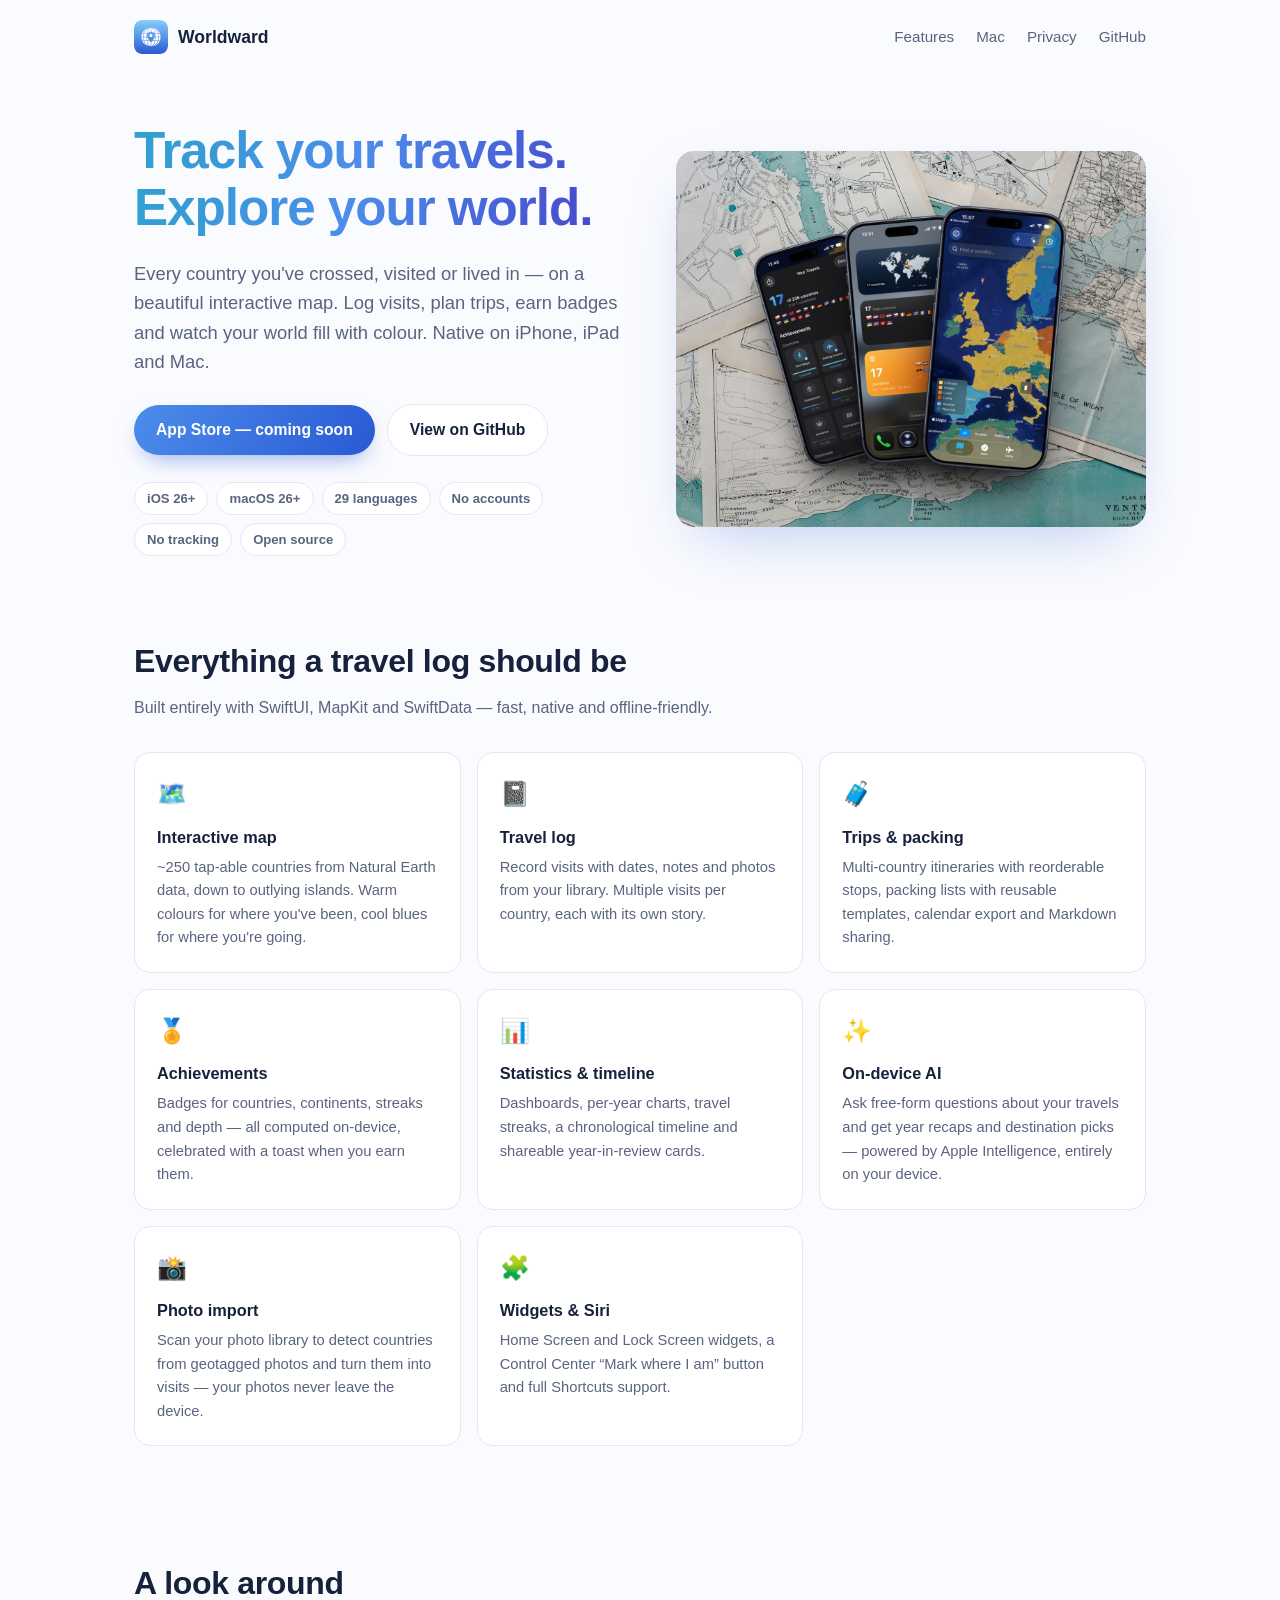
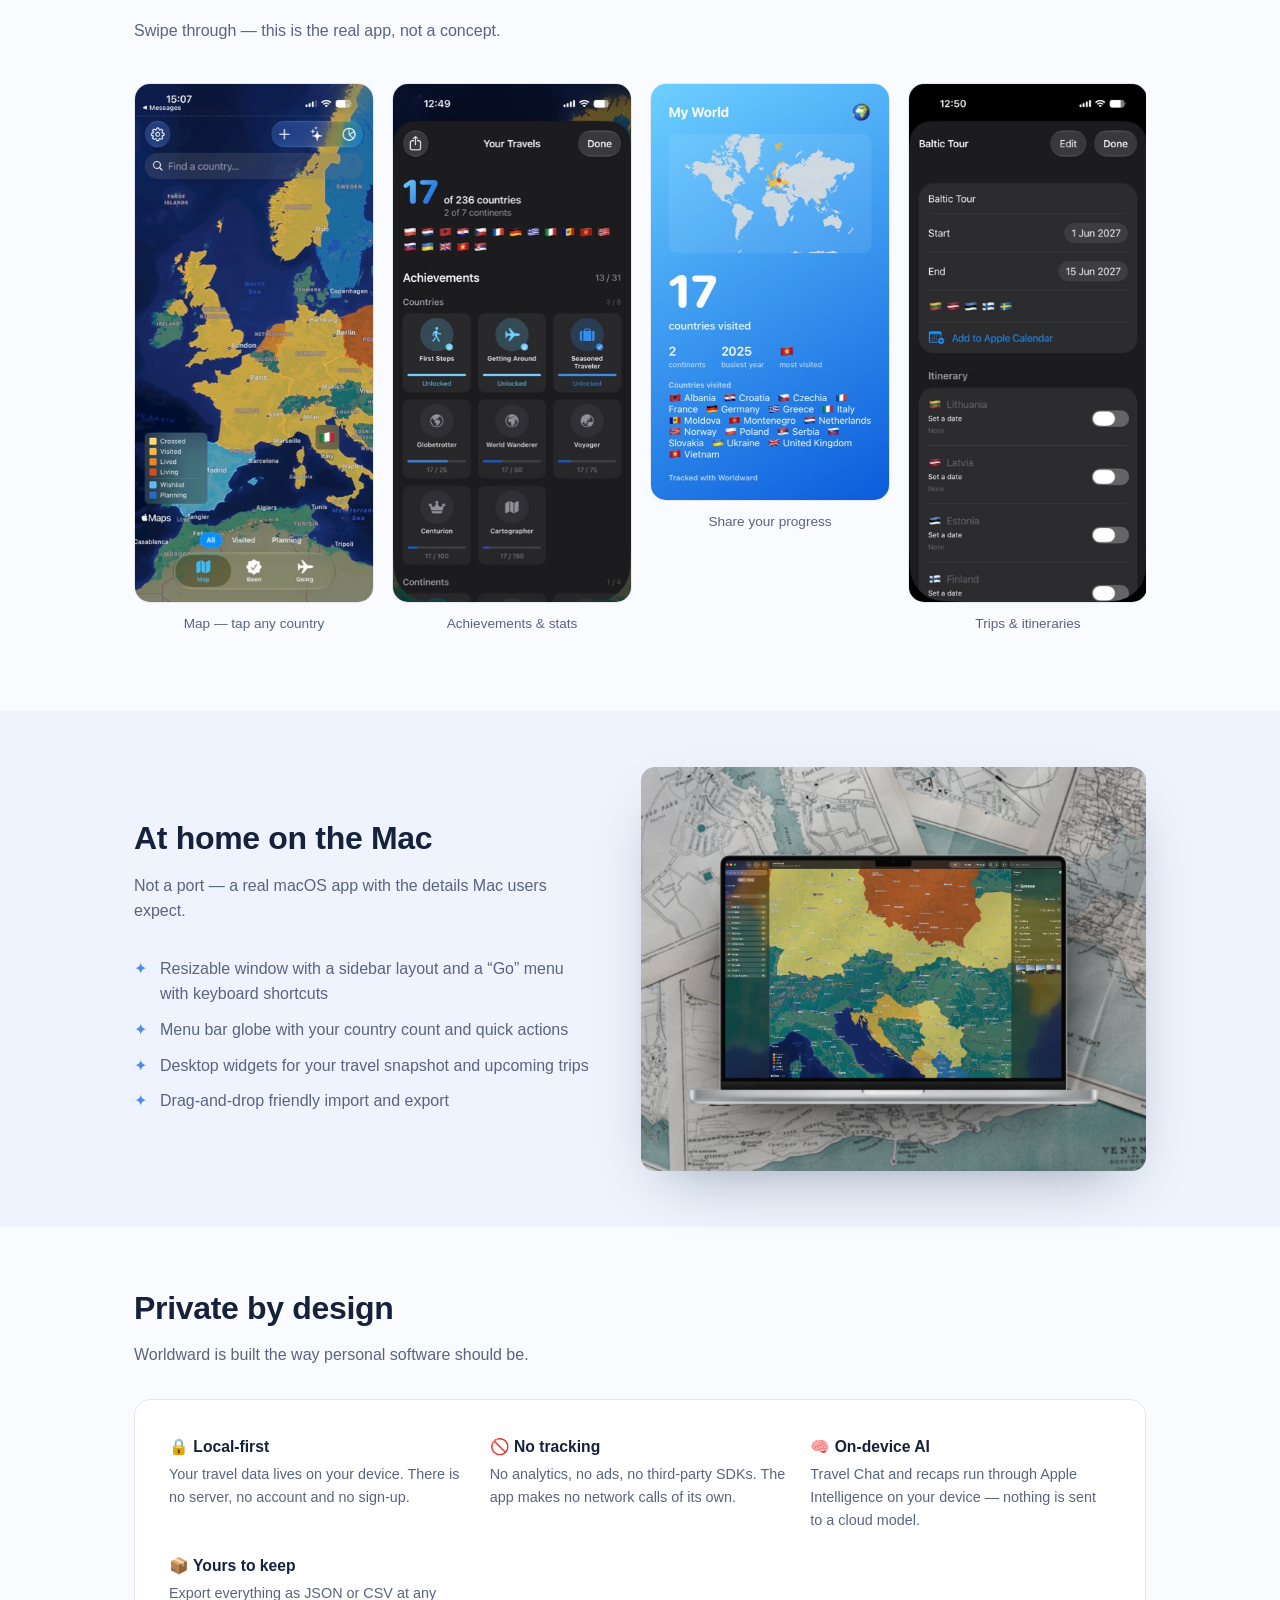
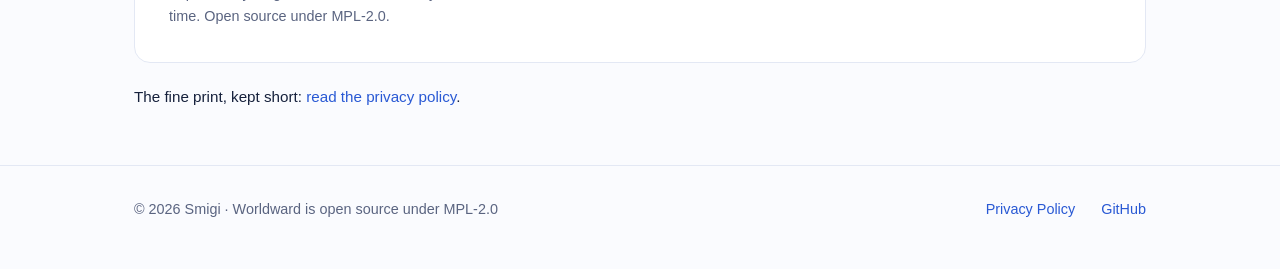
==== website/index.html @ 6b6e9757 "static webpage of the app for privacy policy url" ====
<!DOCTYPE html>
<html lang="en">
<head>
  <meta charset="utf-8">
  <meta name="viewport" content="width=device-width, initial-scale=1">
  <title>Worldward — Track your travels. Explore your world.</title>
  <meta name="description" content="Worldward is a native iOS and macOS app that visualises every country you've visited on an interactive world map. Local-first, no tracking, open source.">
  <meta property="og:title" content="Worldward">
  <meta property="og:description" content="Track your travels. Explore your world. A native, privacy-first travel tracker for iPhone, iPad and Mac.">
  <meta property="og:image" content="https://worldward.smigi.net/assets/ios-mockup.jpg">
  <meta property="og:url" content="https://worldward.smigi.net">
  <link rel="icon" href="assets/icon.svg" type="image/svg+xml">
  <link rel="stylesheet" href="style.css">
</head>
<body>

<header>
  <div class="wrap">
    <a class="logo" href="/">
      <img src="assets/icon.svg" alt="" width="34" height="34">
      Worldward
    </a>
    <nav>
      <a href="#features">Features</a>
      <a href="#mac">Mac</a>
      <a href="/privacy/">Privacy</a>
      <a href="https://github.com/lakafior/Worldward">GitHub</a>
    </nav>
  </div>
</header>

<section class="hero">
  <div class="wrap">
    <div>
      <h1>Track your travels.<br>Explore your world.</h1>
      <p class="lead">
        Every country you've crossed, visited or lived in — on a beautiful
        interactive map. Log visits, plan trips, earn badges and watch your
        world fill with colour. Native on iPhone, iPad and Mac.
      </p>
      <div class="cta">
        <!-- TODO: replace with the real App Store link once the app is live. -->
        <span class="button primary">App Store — coming soon</span>
        <a class="button ghost" href="https://github.com/lakafior/Worldward">View on GitHub</a>
      </div>
      <div class="badges">
        <span class="badge">iOS 26+</span>
        <span class="badge">macOS 26+</span>
        <span class="badge">29 languages</span>
        <span class="badge">No accounts</span>
        <span class="badge">No tracking</span>
        <span class="badge">Open source</span>
      </div>
    </div>
    <img src="assets/ios-mockup.jpg" alt="Worldward on iPhone showing the interactive world map" width="1350" height="1080">
  </div>
</section>

<section id="features">
  <div class="wrap">
    <h2>Everything a travel log should be</h2>
    <p class="sub">Built entirely with SwiftUI, MapKit and SwiftData — fast, native and offline-friendly.</p>
    <div class="grid">
      <div class="card">
        <span class="glyph">🗺️</span>
        <h3>Interactive map</h3>
        <p>~250 tap-able countries from Natural Earth data, down to outlying islands. Warm colours for where you've been, cool blues for where you're going.</p>
      </div>
      <div class="card">
        <span class="glyph">📓</span>
        <h3>Travel log</h3>
        <p>Record visits with dates, notes and photos from your library. Multiple visits per country, each with its own story.</p>
      </div>
      <div class="card">
        <span class="glyph">🧳</span>
        <h3>Trips &amp; packing</h3>
        <p>Multi-country itineraries with reorderable stops, packing lists with reusable templates, calendar export and Markdown sharing.</p>
      </div>
      <div class="card">
        <span class="glyph">🏅</span>
        <h3>Achievements</h3>
        <p>Badges for countries, continents, streaks and depth — all computed on-device, celebrated with a toast when you earn them.</p>
      </div>
      <div class="card">
        <span class="glyph">📊</span>
        <h3>Statistics &amp; timeline</h3>
        <p>Dashboards, per-year charts, travel streaks, a chronological timeline and shareable year-in-review cards.</p>
      </div>
      <div class="card">
        <span class="glyph">✨</span>
        <h3>On-device AI</h3>
        <p>Ask free-form questions about your travels and get year recaps and destination picks — powered by Apple Intelligence, entirely on your device.</p>
      </div>
      <div class="card">
        <span class="glyph">📸</span>
        <h3>Photo import</h3>
        <p>Scan your photo library to detect countries from geotagged photos and turn them into visits — your photos never leave the device.</p>
      </div>
      <div class="card">
        <span class="glyph">🧩</span>
        <h3>Widgets &amp; Siri</h3>
        <p>Home Screen and Lock Screen widgets, a Control Center “Mark where I am” button and full Shortcuts support.</p>
      </div>
    </div>
  </div>
</section>

<section>
  <div class="wrap">
    <h2>A look around</h2>
    <p class="sub">Swipe through — this is the real app, not a concept.</p>
    <div class="shots">
      <figure>
        <img src="assets/shot-1.jpg" alt="Interactive world map with visited countries highlighted" loading="lazy" width="720" height="1565">
        <figcaption>Map — tap any country</figcaption>
      </figure>
      <figure>
        <img src="assets/shot-4.jpg" alt="Achievements grid with earned badges" loading="lazy" width="720" height="1565">
        <figcaption>Achievements &amp; stats</figcaption>
      </figure>
      <figure>
        <img src="assets/shot-5.jpg" alt="Customisable share card with travel statistics" loading="lazy" width="720" height="1565">
        <figcaption>Share your progress</figcaption>
      </figure>
      <figure>
        <img src="assets/shot-7.jpg" alt="Trip details with itinerary and packing list" loading="lazy" width="720" height="1565">
        <figcaption>Trips &amp; itineraries</figcaption>
      </figure>
      <figure>
        <img src="assets/shot-8.jpg" alt="Going tab with wishlist and suggestions" loading="lazy" width="720" height="1565">
        <figcaption>Wishlist &amp; plans</figcaption>
      </figure>
      <figure>
        <img src="assets/shot-9.jpg" alt="Home Screen widgets showing travel stats and tinted map" loading="lazy" width="720" height="1565">
        <figcaption>Widgets &amp; controls</figcaption>
      </figure>
    </div>
  </div>
</section>

<section class="mac" id="mac">
  <div class="wrap">
    <div>
      <h2>At home on the Mac</h2>
      <p class="sub">Not a port — a real macOS app with the details Mac users expect.</p>
      <ul>
        <li>Resizable window with a sidebar layout and a “Go” menu with keyboard shortcuts</li>
        <li>Menu bar globe with your country count and quick actions</li>
        <li>Desktop widgets for your travel snapshot and upcoming trips</li>
        <li>Drag-and-drop friendly import and export</li>
      </ul>
    </div>
    <img src="assets/macos-mockup.jpg" alt="Worldward running on macOS" loading="lazy" width="1350" height="1080">
  </div>
</section>

<section class="privacy-band" id="privacy">
  <div class="wrap">
    <h2>Private by design</h2>
    <p class="sub">Worldward is built the way personal software should be.</p>
    <div class="card">
      <div class="point">
        <h3>🔒 Local-first</h3>
        <p>Your travel data lives on your device. There is no server, no account and no sign-up.</p>
      </div>
      <div class="point">
        <h3>🚫 No tracking</h3>
        <p>No analytics, no ads, no third-party SDKs. The app makes no network calls of its own.</p>
      </div>
      <div class="point">
        <h3>🧠 On-device AI</h3>
        <p>Travel Chat and recaps run through Apple Intelligence on your device — nothing is sent to a cloud model.</p>
      </div>
      <div class="point">
        <h3>📦 Yours to keep</h3>
        <p>Export everything as JSON or CSV at any time. Open source under MPL-2.0.</p>
      </div>
    </div>
    <p class="more">The fine print, kept short: <a href="/privacy/">read the privacy policy</a>.</p>
  </div>
</section>

<footer>
  <div class="wrap">
    <span class="copyright">© 2026 Smigi · Worldward is open source under MPL-2.0</span>
    <a href="/privacy/">Privacy Policy</a>
    <a href="https://github.com/lakafior/Worldward">GitHub</a>
  </div>
</footer>

</body>
</html>
---- website/style.css ----
/* Worldward website — shared styles. No frameworks, no JS. */

:root {
  --sky: #85cefa;
  --azure: #4c8dea;
  --royal: #2959d4;
  --indigo: #453fc6;
  --teal: #2fa1cd;
  --sun: #ffde66;

  --bg: #fafbfe;
  --fg: #16213c;
  --muted: #5a6480;
  --card: #ffffff;
  --line: #e3e8f4;
  --tint: #eef3fd;

  color-scheme: light dark;
}

@media (prefers-color-scheme: dark) {
  :root {
    --bg: #0c1120;
    --fg: #e8ecf8;
    --muted: #9aa5c4;
    --card: #141b30;
    --line: #232c4a;
    --tint: #141d38;
  }
}

* { margin: 0; padding: 0; box-sizing: border-box; }

html { scroll-behavior: smooth; }

body {
  font-family: -apple-system, BlinkMacSystemFont, "SF Pro Text", "Segoe UI",
    Roboto, Helvetica, Arial, sans-serif;
  background: var(--bg);
  color: var(--fg);
  line-height: 1.6;
  -webkit-font-smoothing: antialiased;
}

.wrap { max-width: 1060px; margin: 0 auto; padding: 0 24px; }

a { color: var(--royal); text-decoration: none; }
a:hover { text-decoration: underline; }
@media (prefers-color-scheme: dark) {
  a { color: var(--sky); }
}

/* ---------- Header ---------- */

header {
  padding: 20px 0;
}

header .wrap {
  display: flex;
  align-items: center;
  gap: 12px;
}

.logo {
  display: flex;
  align-items: center;
  gap: 10px;
  font-weight: 700;
  font-size: 1.1rem;
  color: var(--fg);
}
.logo:hover { text-decoration: none; }
.logo img { width: 34px; height: 34px; border-radius: 8px; }

nav {
  margin-left: auto;
  display: flex;
  gap: 22px;
  font-size: 0.95rem;
}
nav a { color: var(--muted); }
nav a:hover { color: var(--fg); text-decoration: none; }

/* ---------- Hero ---------- */

.hero {
  padding: 48px 0 24px;
}

.hero .wrap {
  display: grid;
  grid-template-columns: 1.05fr 1fr;
  gap: 48px;
  align-items: center;
}

.hero h1 {
  font-size: clamp(2.1rem, 5vw, 3.2rem);
  line-height: 1.12;
  letter-spacing: -0.02em;
  background: linear-gradient(100deg, var(--teal), var(--azure) 45%, var(--indigo));
  -webkit-background-clip: text;
  background-clip: text;
  color: transparent;
  padding-bottom: 4px;
}

.hero p.lead {
  margin-top: 18px;
  font-size: 1.15rem;
  color: var(--muted);
  max-width: 34em;
}

.hero img {
  width: 100%;
  height: auto;
  border-radius: 18px;
  box-shadow: 0 24px 60px -24px rgba(41, 89, 212, 0.35);
}

.cta {
  margin-top: 28px;
  display: flex;
  flex-wrap: wrap;
  gap: 12px;
  align-items: center;
}

.button {
  display: inline-flex;
  align-items: center;
  gap: 8px;
  padding: 12px 22px;
  border-radius: 999px;
  font-weight: 600;
  font-size: 0.98rem;
}
.button:hover { text-decoration: none; }

.button.primary {
  background: linear-gradient(120deg, var(--azure), var(--royal));
  color: #fff;
  box-shadow: 0 10px 24px -10px rgba(41, 89, 212, 0.6);
}
.button.primary:hover { filter: brightness(1.07); }

.button.ghost {
  border: 1px solid var(--line);
  color: var(--fg);
  background: var(--card);
}
.button.ghost:hover { border-color: var(--azure); }

.hint { font-size: 0.85rem; color: var(--muted); width: 100%; }

.badges {
  margin-top: 26px;
  display: flex;
  flex-wrap: wrap;
  gap: 8px;
}

.badge {
  font-size: 0.82rem;
  font-weight: 600;
  color: var(--muted);
  border: 1px solid var(--line);
  background: var(--card);
  border-radius: 999px;
  padding: 5px 12px;
}

/* ---------- Sections ---------- */

section { padding: 56px 0; }

section h2 {
  font-size: clamp(1.5rem, 3vw, 2rem);
  letter-spacing: -0.01em;
  margin-bottom: 8px;
}

section p.sub {
  color: var(--muted);
  max-width: 44em;
  margin-bottom: 32px;
}

/* Feature grid */

.grid {
  display: grid;
  grid-template-columns: repeat(auto-fit, minmax(250px, 1fr));
  gap: 16px;
}

.card {
  background: var(--card);
  border: 1px solid var(--line);
  border-radius: 16px;
  padding: 22px;
}

.card .glyph {
  font-size: 1.5rem;
  display: inline-block;
  margin-bottom: 10px;
}

.card h3 { font-size: 1.02rem; margin-bottom: 6px; }
.card p { font-size: 0.92rem; color: var(--muted); }

/* Screenshot strip */

.shots {
  display: flex;
  gap: 18px;
  overflow-x: auto;
  padding: 8px 4px 20px;
  scroll-snap-type: x mandatory;
  -webkit-overflow-scrolling: touch;
}

.shots figure {
  flex: 0 0 auto;
  width: 240px;
  scroll-snap-align: start;
}

.shots img {
  width: 100%;
  height: auto;
  border-radius: 16px;
  border: 1px solid var(--line);
  display: block;
}

.shots figcaption {
  margin-top: 10px;
  font-size: 0.85rem;
  color: var(--muted);
  text-align: center;
}

/* macOS band */

.mac { background: var(--tint); }

.mac .wrap {
  display: grid;
  grid-template-columns: 1fr 1.1fr;
  gap: 48px;
  align-items: center;
}

.mac img {
  width: 100%;
  height: auto;
  border-radius: 14px;
  box-shadow: 0 24px 60px -28px rgba(22, 33, 60, 0.45);
}

.mac ul { list-style: none; margin-top: 16px; }
.mac li {
  padding-left: 26px;
  position: relative;
  margin-bottom: 10px;
  color: var(--muted);
}
.mac li::before { content: "✦"; position: absolute; left: 0; color: var(--azure); }

/* Privacy band */

.privacy-band .card {
  padding: 34px;
  display: grid;
  grid-template-columns: repeat(auto-fit, minmax(230px, 1fr));
  gap: 20px;
}

.privacy-band .point h3 { font-size: 0.98rem; margin-bottom: 4px; }
.privacy-band .point p { font-size: 0.9rem; color: var(--muted); }
.privacy-band .more { margin-top: 22px; font-size: 0.95rem; }

/* ---------- Footer ---------- */

footer {
  border-top: 1px solid var(--line);
  padding: 32px 0 48px;
  font-size: 0.9rem;
  color: var(--muted);
}

footer .wrap {
  display: flex;
  flex-wrap: wrap;
  gap: 10px 26px;
  align-items: center;
}

footer .copyright { margin-right: auto; }

/* ---------- Privacy policy page ---------- */

.policy {
  max-width: 720px;
  margin: 0 auto;
  padding: 24px 24px 80px;
}

.policy h1 { font-size: 2rem; letter-spacing: -0.01em; margin: 24px 0 4px; }
.policy .date { color: var(--muted); margin-bottom: 32px; }
.policy h2 { font-size: 1.25rem; margin: 36px 0 10px; }
.policy p, .policy li { color: var(--fg); margin-bottom: 12px; }
.policy ul { padding-left: 22px; margin-bottom: 12px; }
.policy li { margin-bottom: 6px; }
.policy .tldr {
  background: var(--tint);
  border: 1px solid var(--line);
  border-radius: 14px;
  padding: 20px 24px;
  margin-bottom: 8px;
}
.policy .tldr p { margin: 0; }

/* ---------- Small screens ---------- */

@media (max-width: 760px) {
  .hero .wrap, .mac .wrap { grid-template-columns: 1fr; }
  .hero { padding-top: 24px; }
  .mac .wrap img { order: 2; }
  nav { gap: 14px; }
}
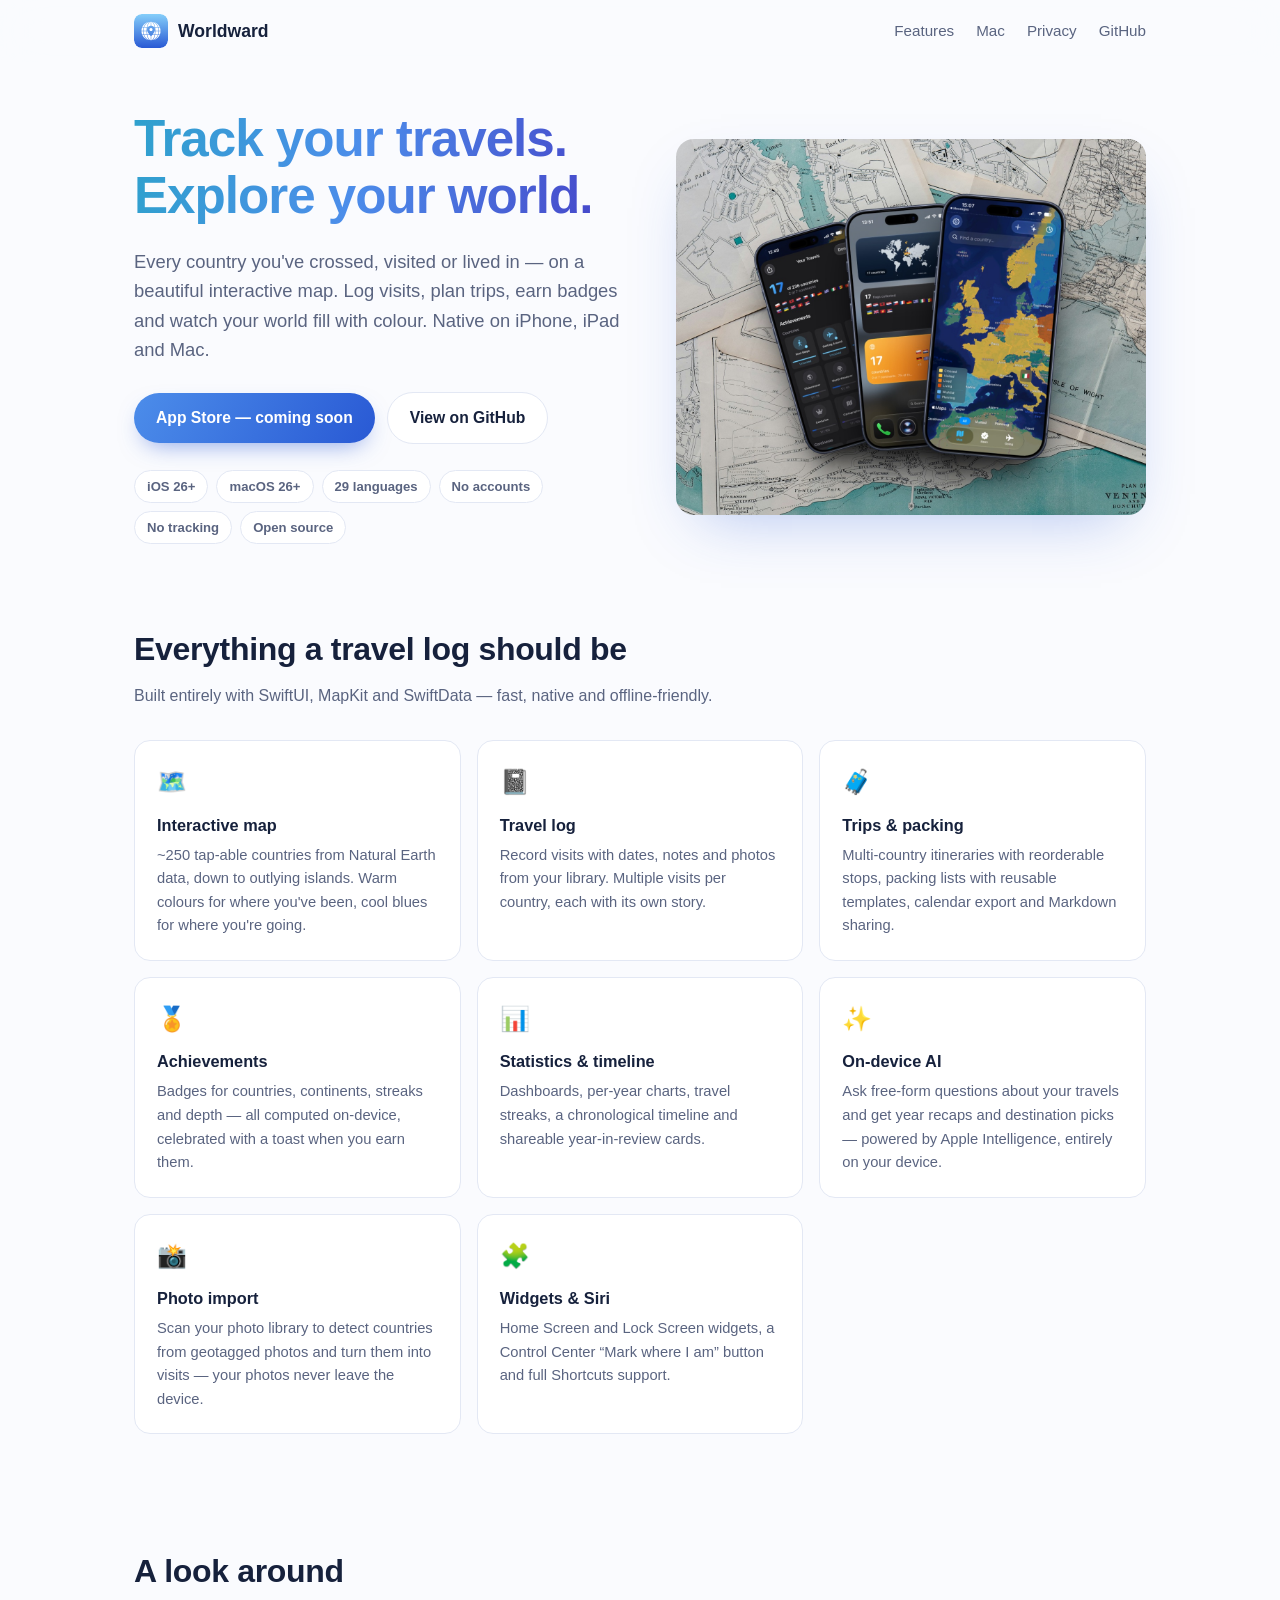
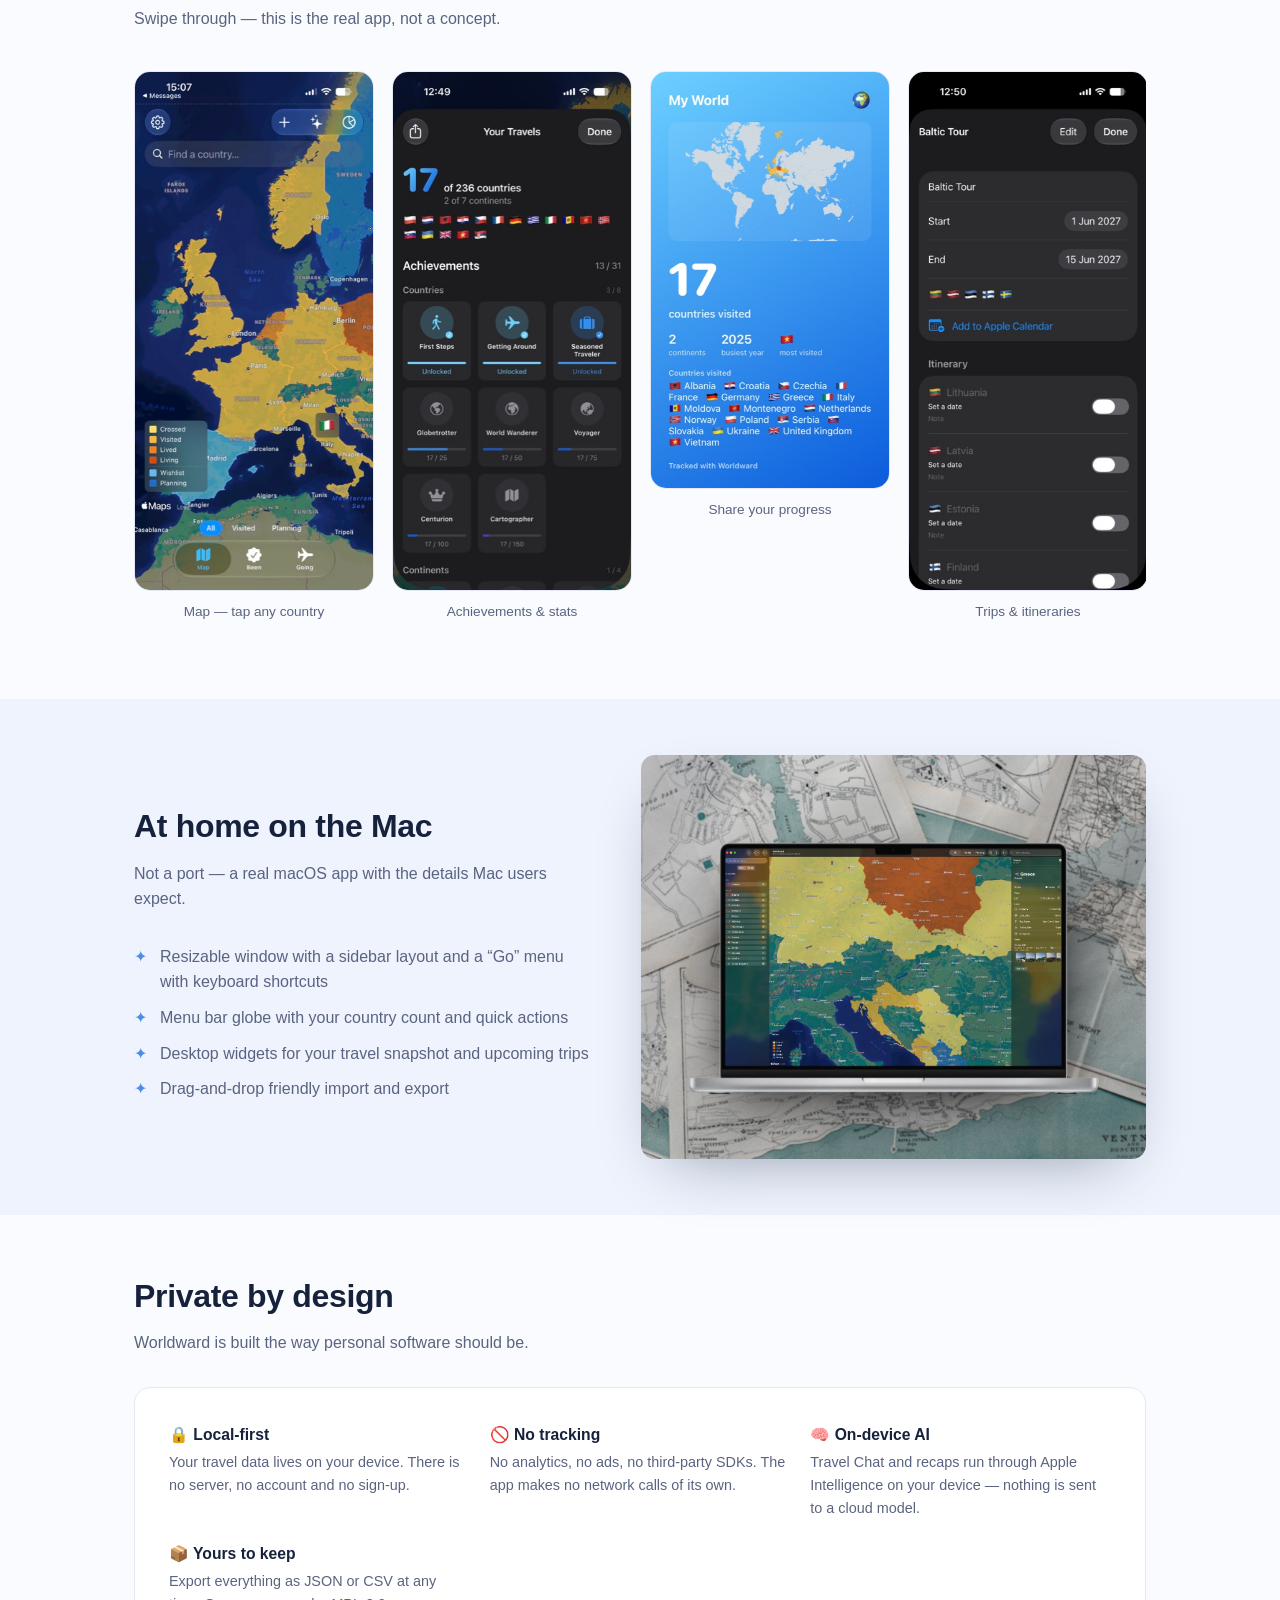
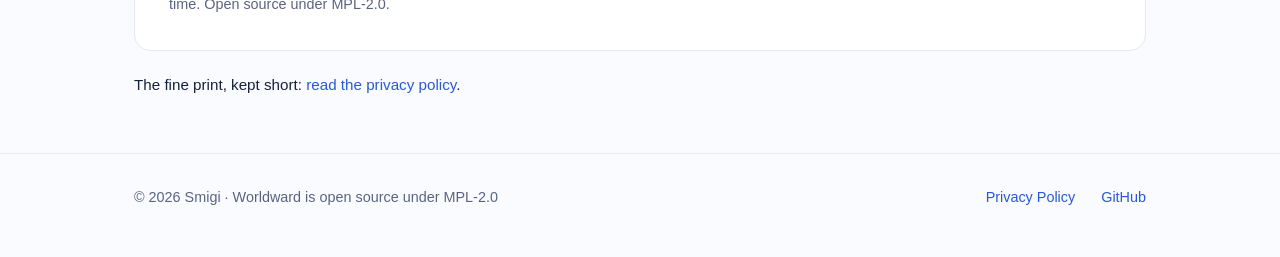
==== commit ebf35ba1: "changes with website" ====
--- a/website/index.html
+++ b/website/index.html
@@ -188,5 +188,18 @@
   </div>
 </footer>
 
+<!-- smigi.net window chrome: traffic lights + minimize-to-dock.
+     Loads from localhost during development, smigi.net in production. -->
+<script>
+  (function () {
+    var local = location.hostname === "localhost" || location.hostname === "127.0.0.1";
+    var s = document.createElement("script");
+    s.src = (local ? "" : "https://smigi.net") + "/os/chrome.js";
+    s.dataset.app = "worldward";
+    s.dataset.title = "WorldWard";
+    document.head.appendChild(s);
+  })();
+</script>
+
 </body>
 </html>
--- a/website/style.css
+++ b/website/style.css
@@ -53,8 +53,17 @@
 /* ---------- Header ---------- */
 
 header {
-  padding: 20px 0;
-}
+  padding: 14px 0;
+  position: sticky;
+  top: var(--mw-bar-h, 0px); /* clears the smigi.net titlebar when present */
+  z-index: 50;
+  background: color-mix(in srgb, var(--bg) 75%, transparent);
+  backdrop-filter: blur(20px) saturate(1.6);
+  -webkit-backdrop-filter: blur(20px) saturate(1.6);
+}
+
+/* In windowed mode the page scrolls inside the frame, so stick to its top */
+html.mw-windowed header { top: 0; }
 
 header .wrap {
   display: flex;
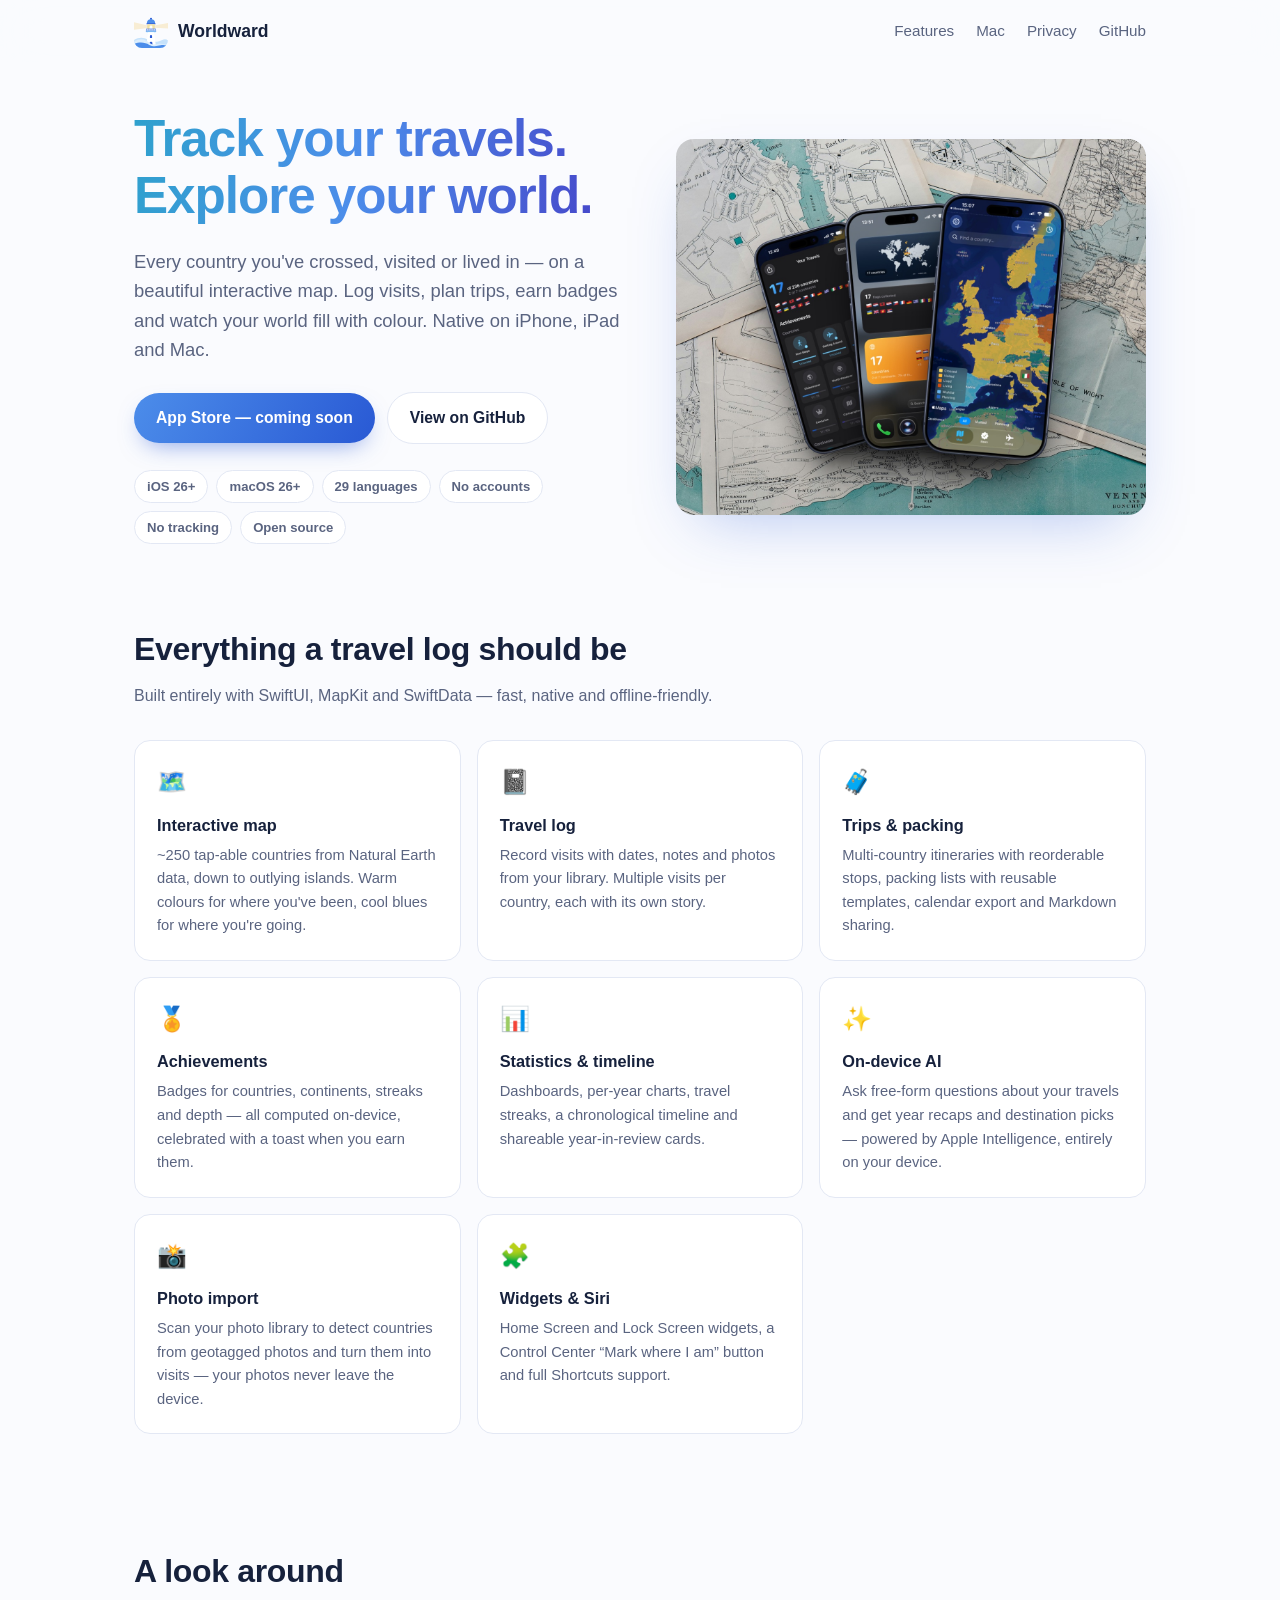
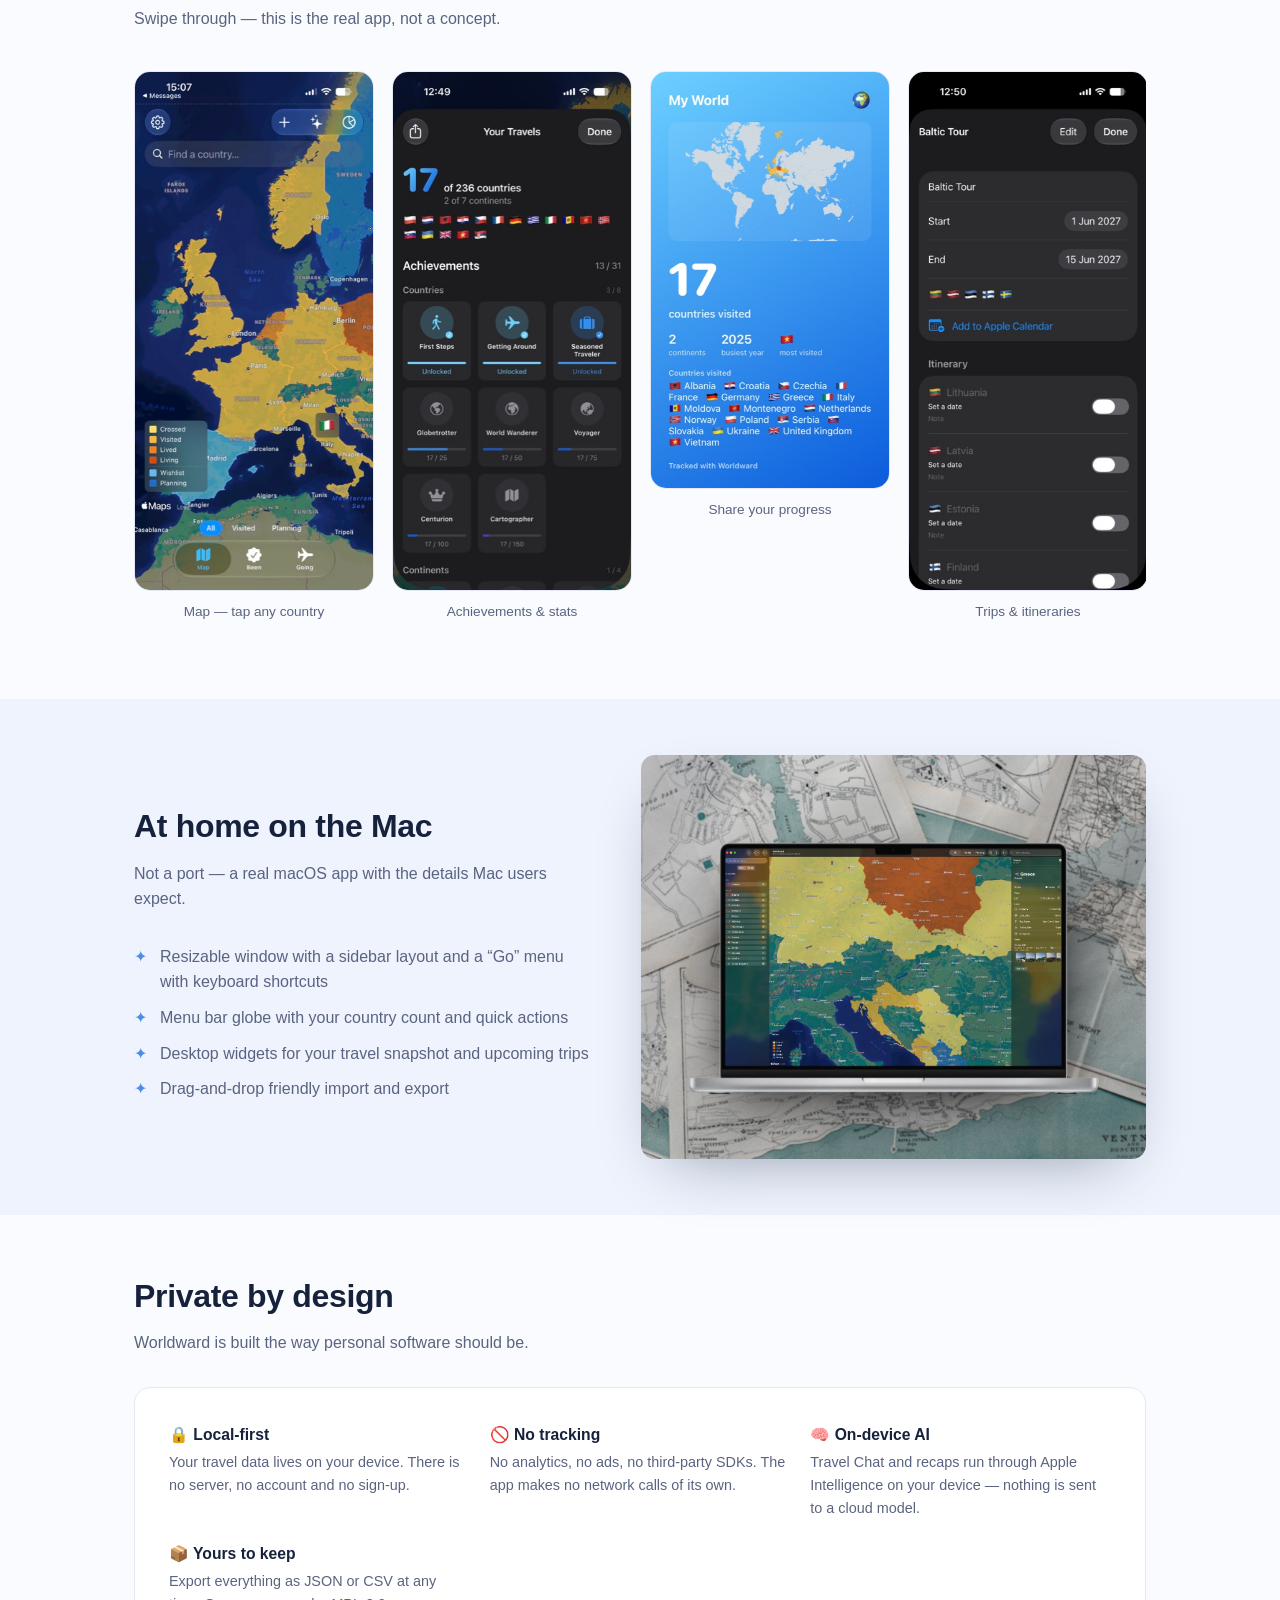
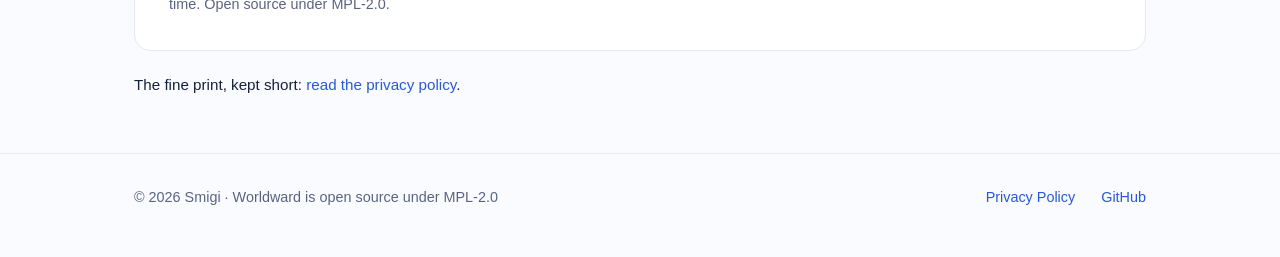
==== commit e2f9275b: "added missing MPL headers to files" ====
--- a/website/index.html
+++ b/website/index.html
@@ -1,5 +1,10 @@
 <!DOCTYPE html>
 <html lang="en">
+<!--
+  This Source Code Form is subject to the terms of the Mozilla Public License,
+  v. 2.0. If a copy of the MPL was not distributed with this file, You can
+  obtain one at https://mozilla.org/MPL/2.0/.
+-->
 <head>
   <meta charset="utf-8">
   <meta name="viewport" content="width=device-width, initial-scale=1">
--- a/website/style.css
+++ b/website/style.css
@@ -1,3 +1,7 @@
+/* This Source Code Form is subject to the terms of the Mozilla Public License,
+ * v. 2.0. If a copy of the MPL was not distributed with this file, You can
+ * obtain one at https://mozilla.org/MPL/2.0/. */
+
 /* Worldward website — shared styles. No frameworks, no JS. */
 
 :root {
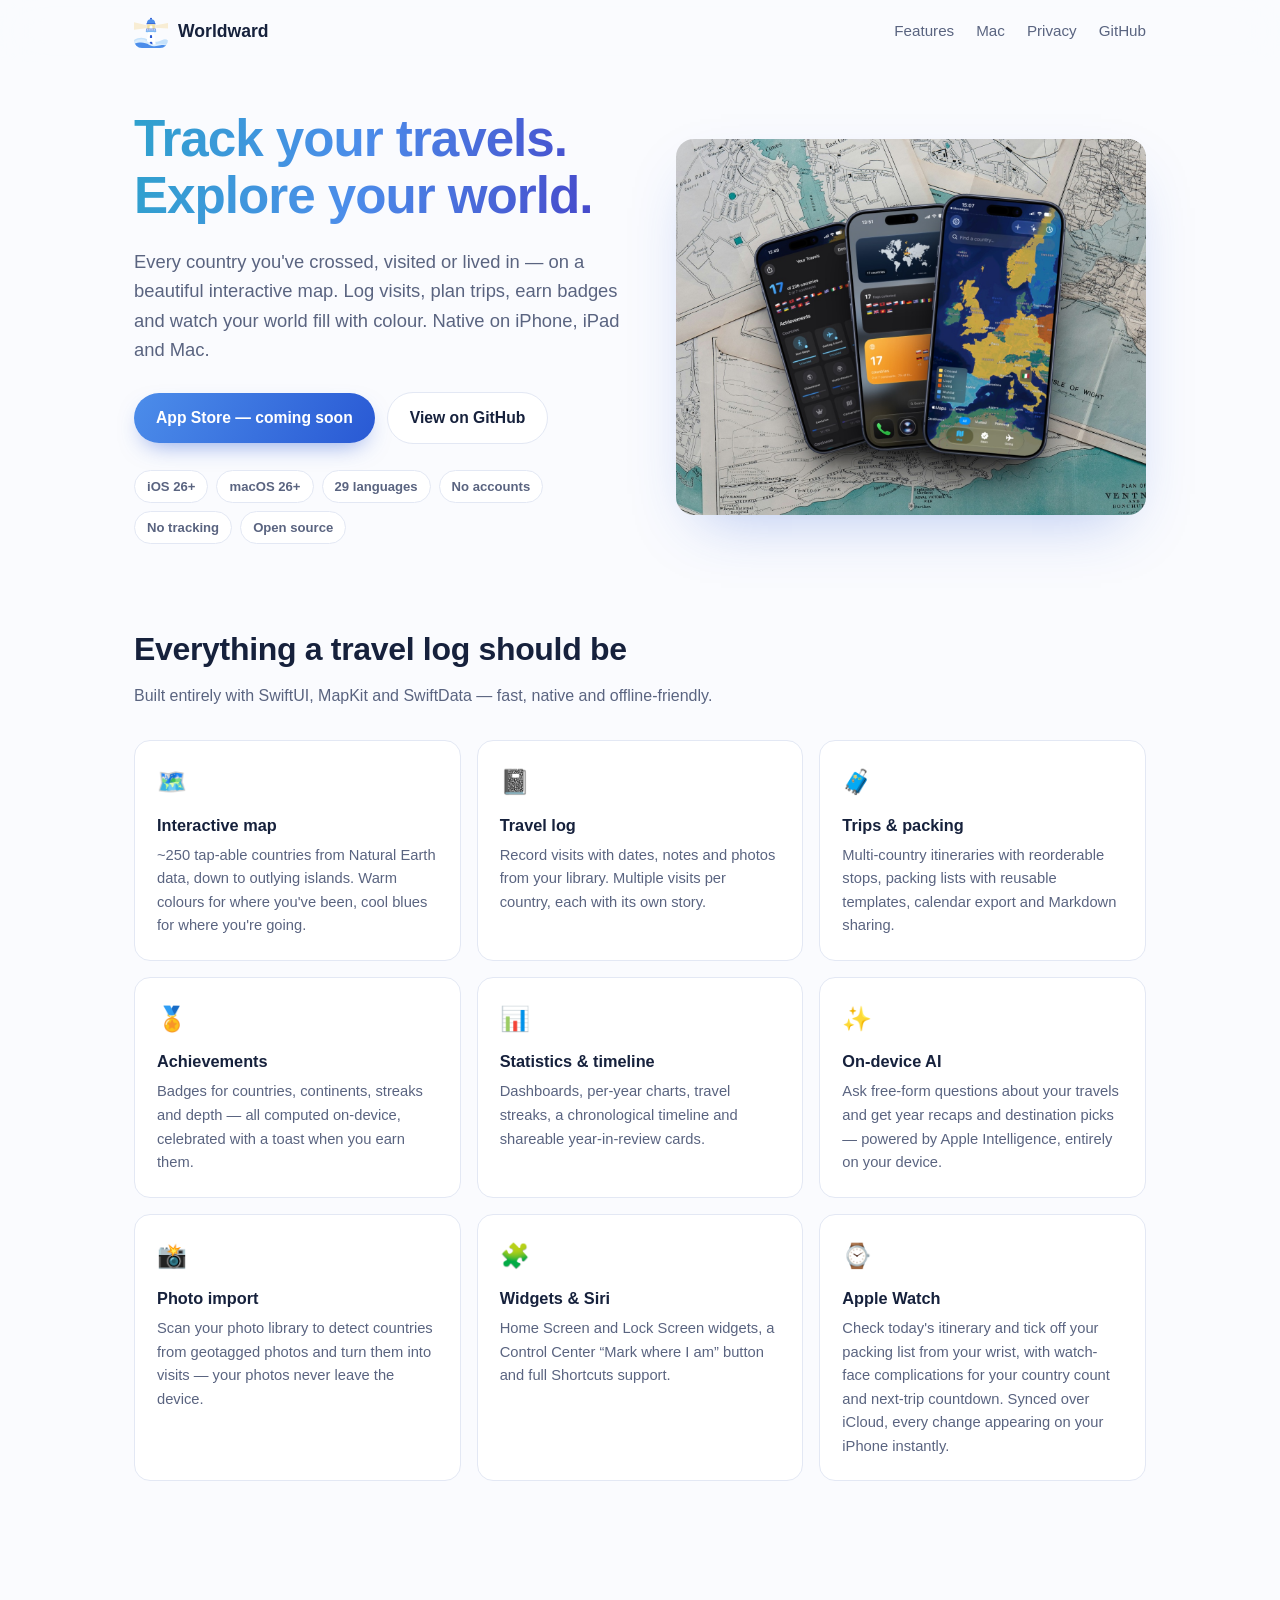
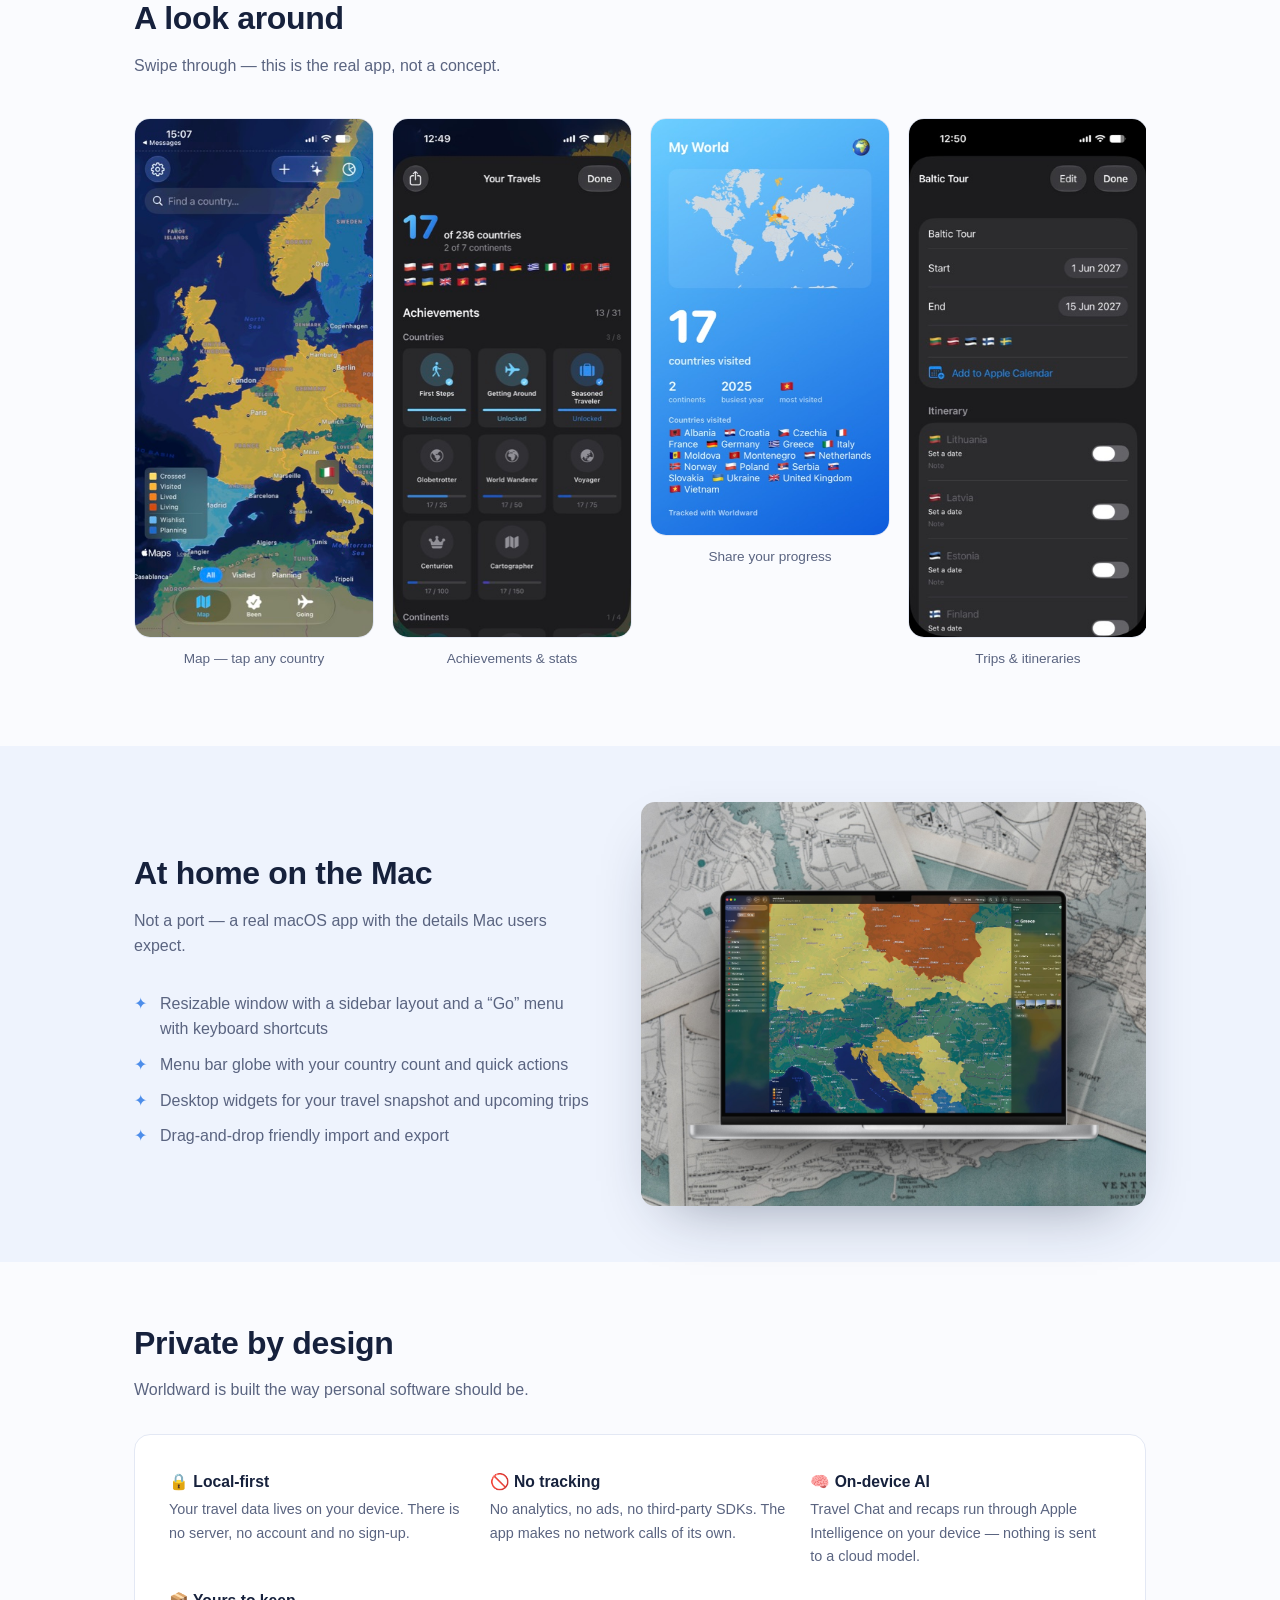
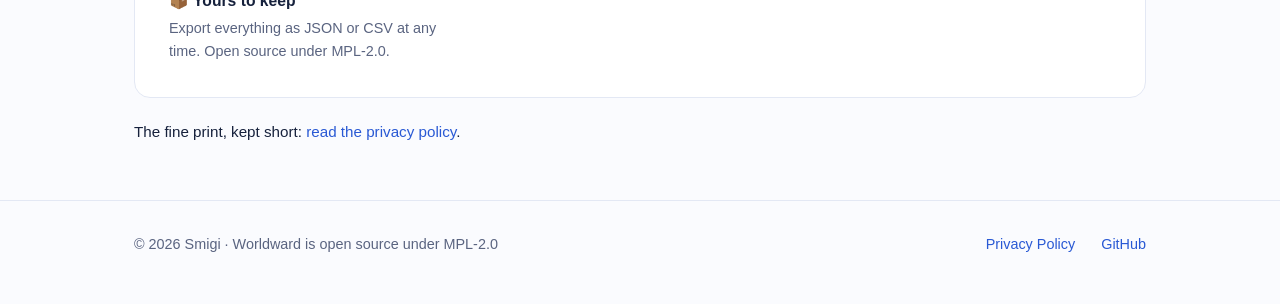
==== commit 0db234b4: "watch face complications" ====
--- a/website/index.html
+++ b/website/index.html
@@ -106,6 +106,11 @@
         <h3>Widgets &amp; Siri</h3>
         <p>Home Screen and Lock Screen widgets, a Control Center “Mark where I am” button and full Shortcuts support.</p>
       </div>
+      <div class="card">
+        <span class="glyph">⌚️</span>
+        <h3>Apple Watch</h3>
+        <p>Check today's itinerary and tick off your packing list from your wrist, with watch-face complications for your country count and next-trip countdown. Synced over iCloud, every change appearing on your iPhone instantly.</p>
+      </div>
     </div>
   </div>
 </section>
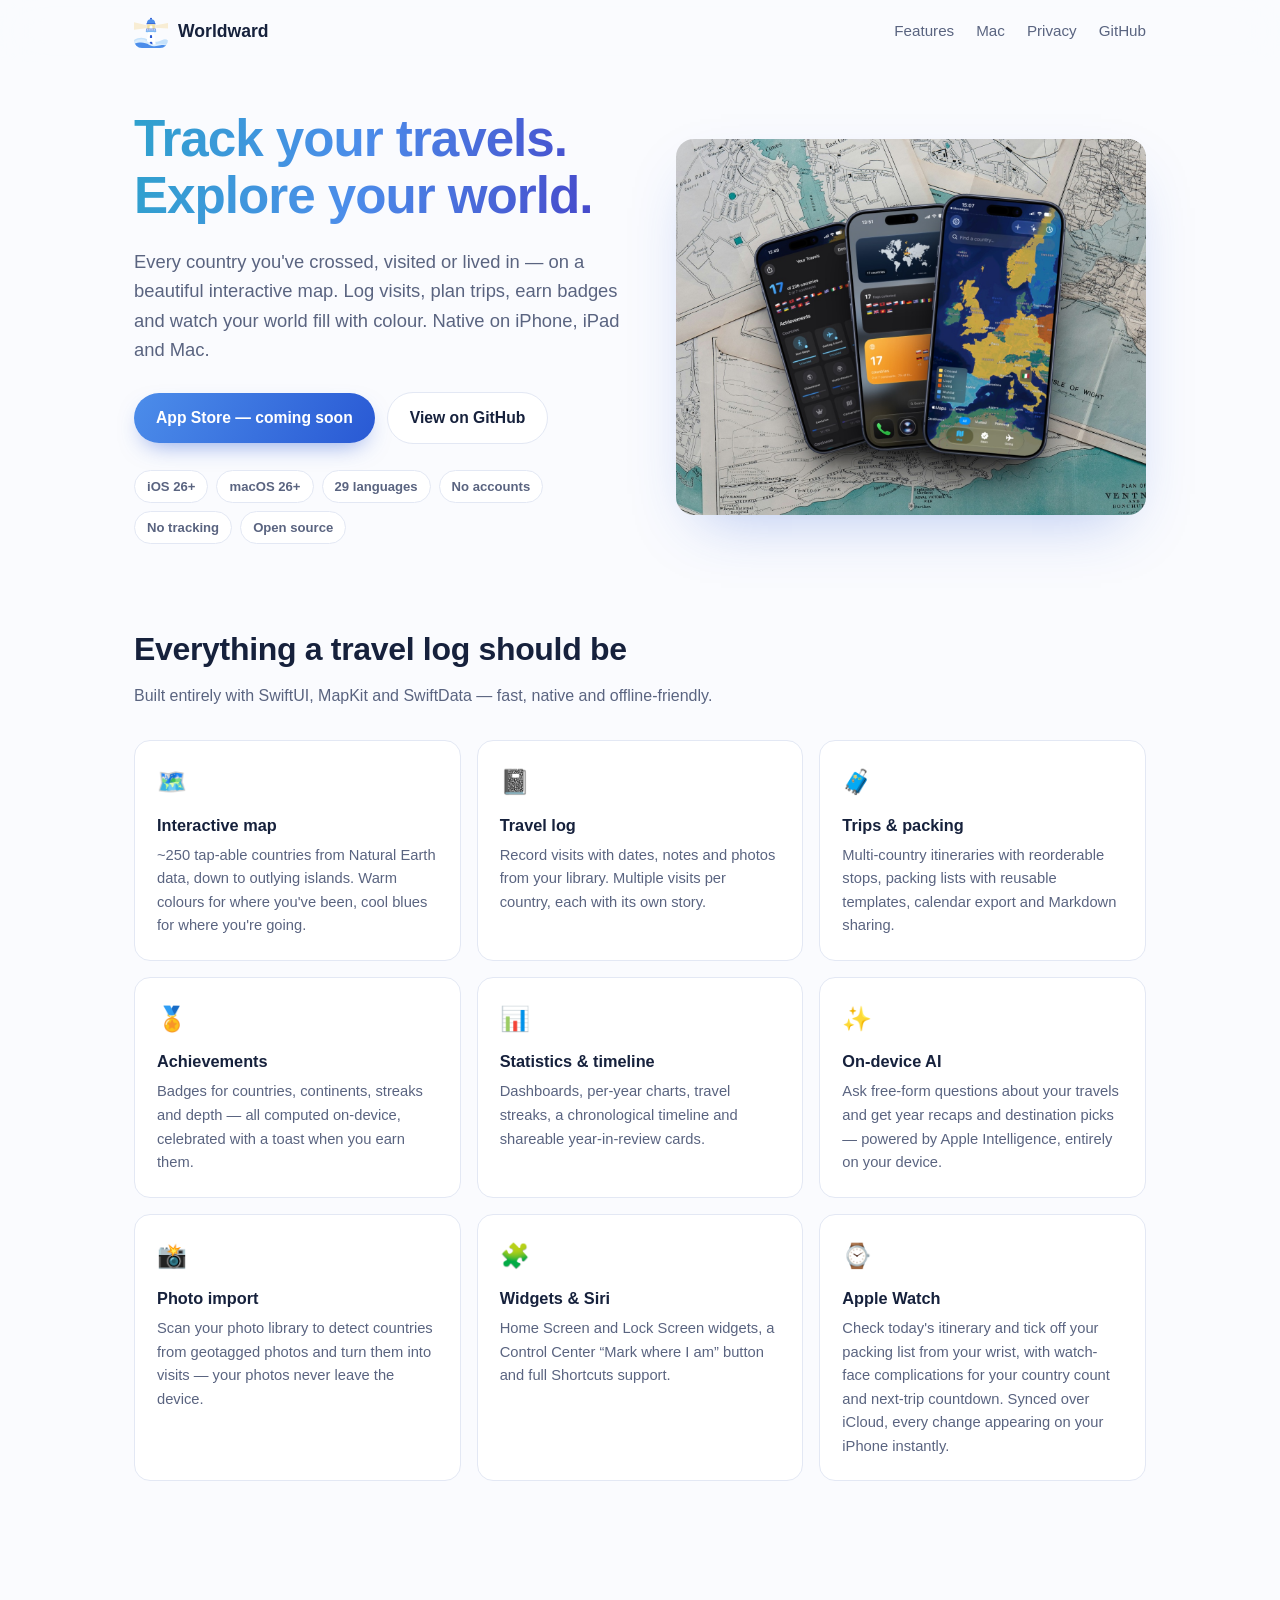
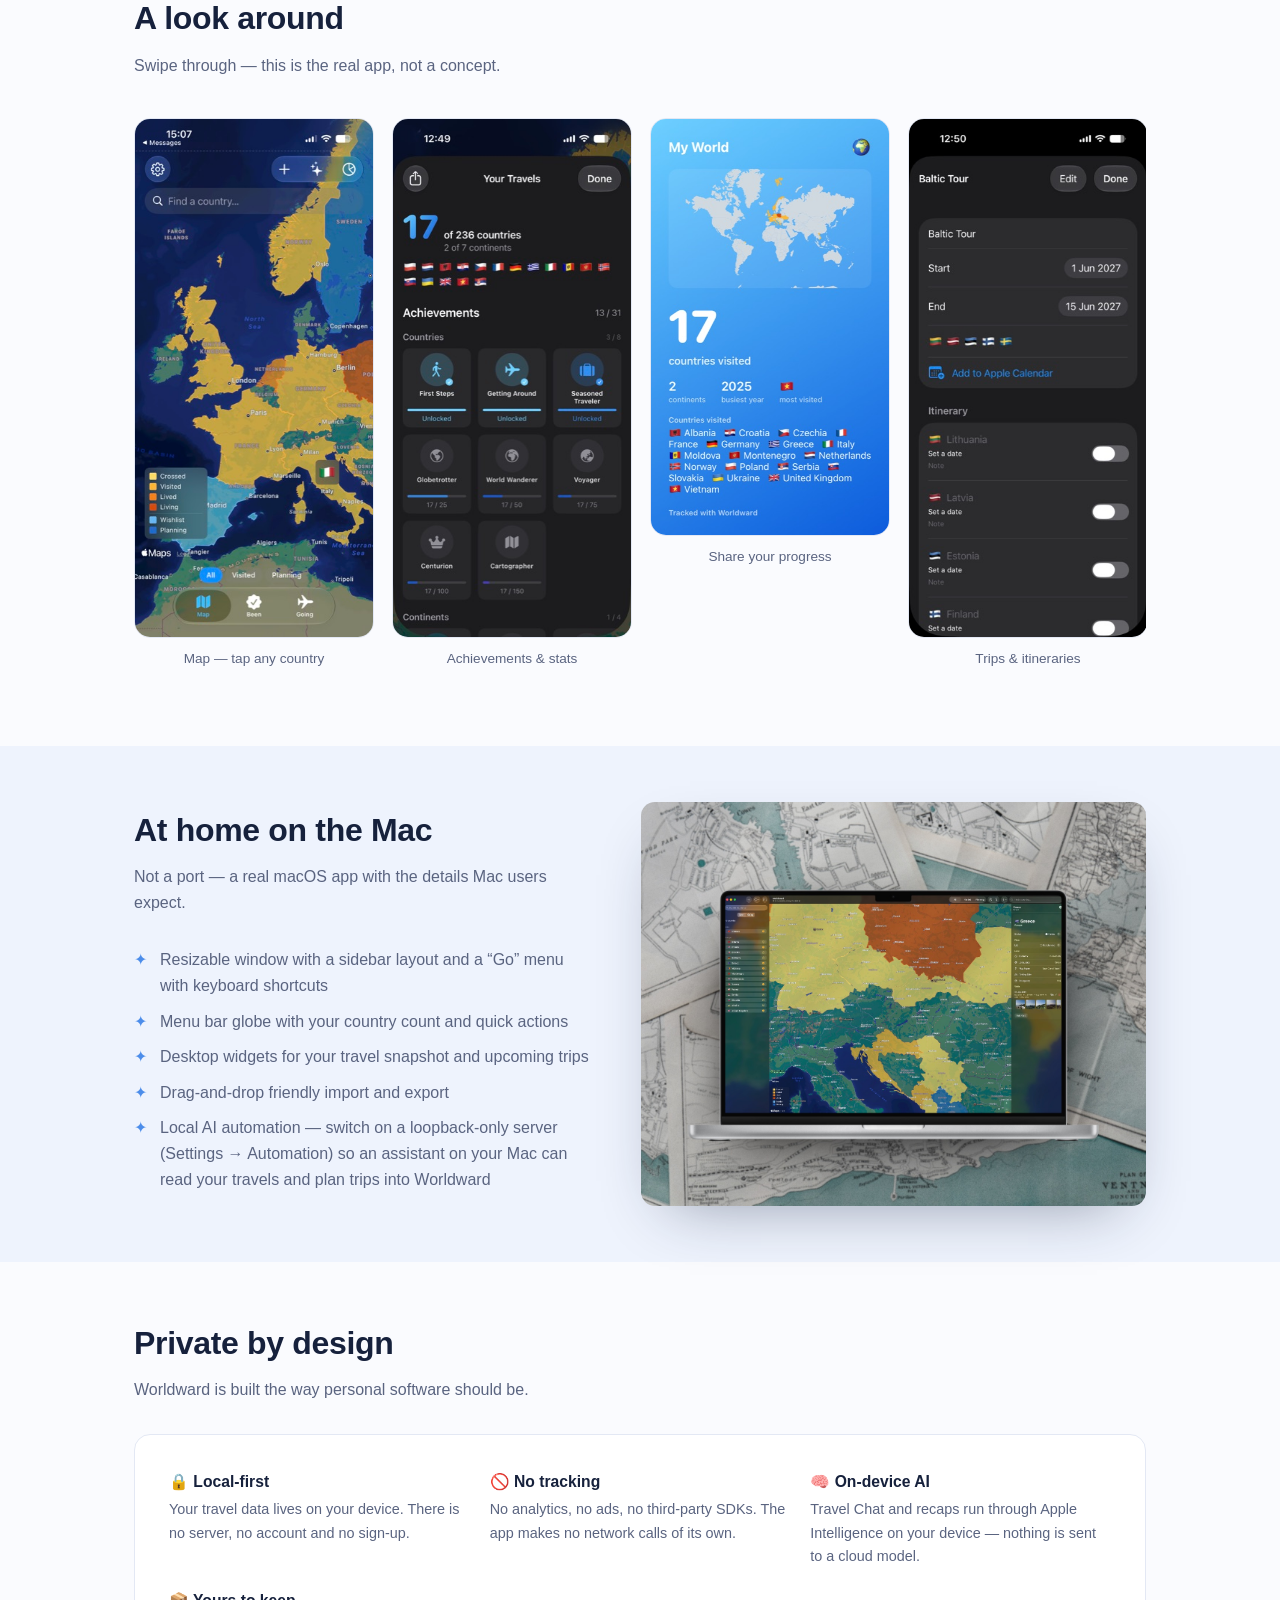
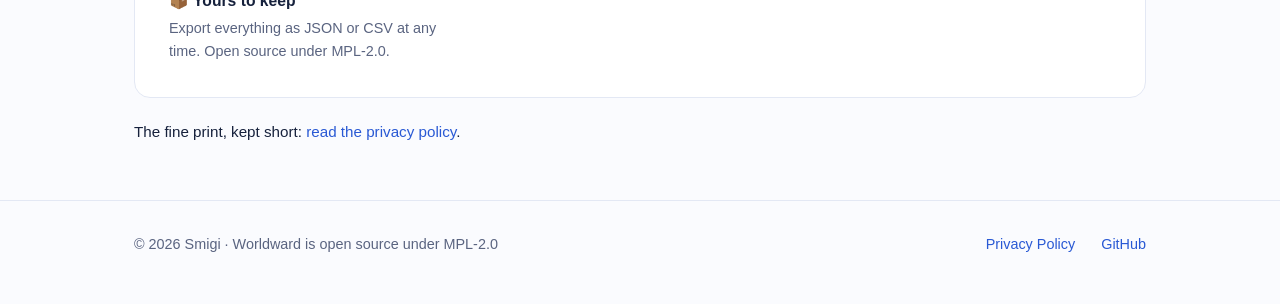
==== commit 226592ab: "added local MCP server for MacOS app version" ====
--- a/website/index.html
+++ b/website/index.html
@@ -158,6 +158,7 @@
         <li>Menu bar globe with your country count and quick actions</li>
         <li>Desktop widgets for your travel snapshot and upcoming trips</li>
         <li>Drag-and-drop friendly import and export</li>
+        <li>Local AI automation — switch on a loopback-only server (Settings → Automation) so an assistant on your Mac can read your travels and plan trips into Worldward</li>
       </ul>
     </div>
     <img src="assets/macos-mockup.jpg" alt="Worldward running on macOS" loading="lazy" width="1350" height="1080">
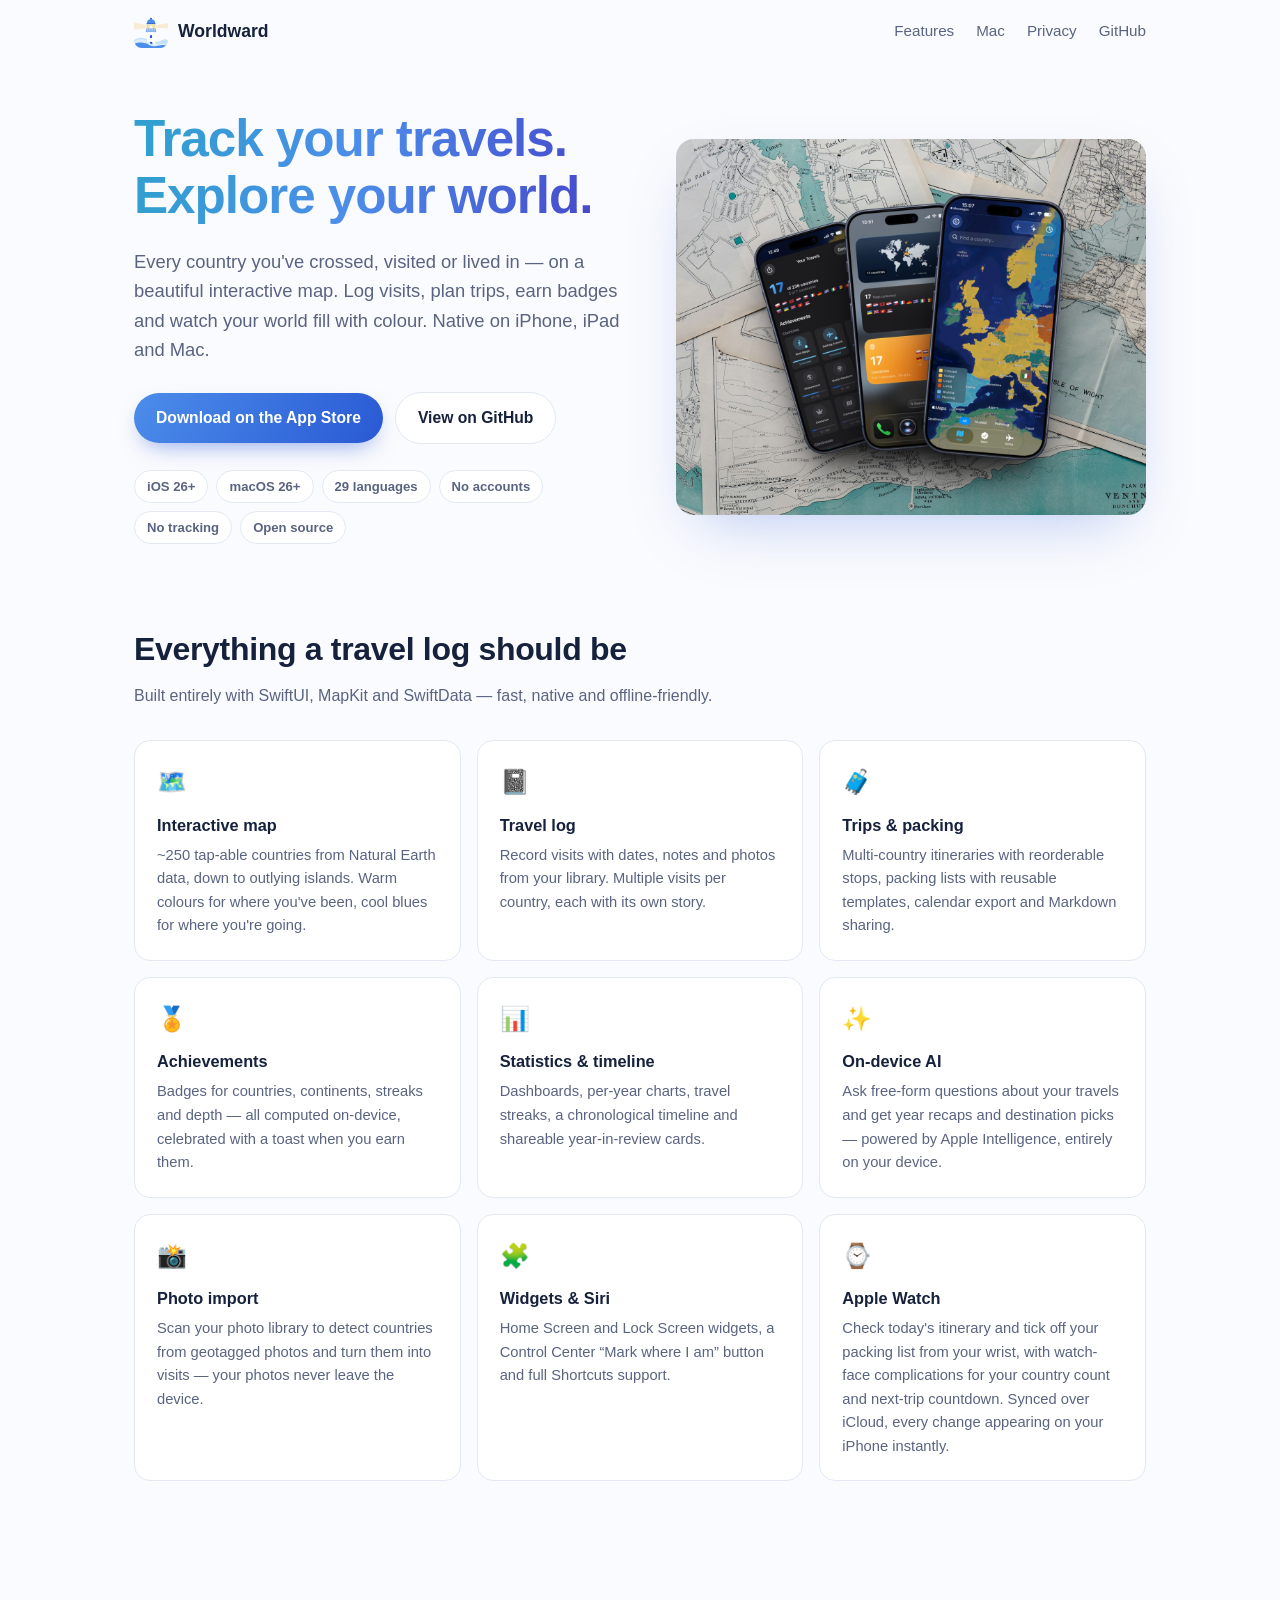
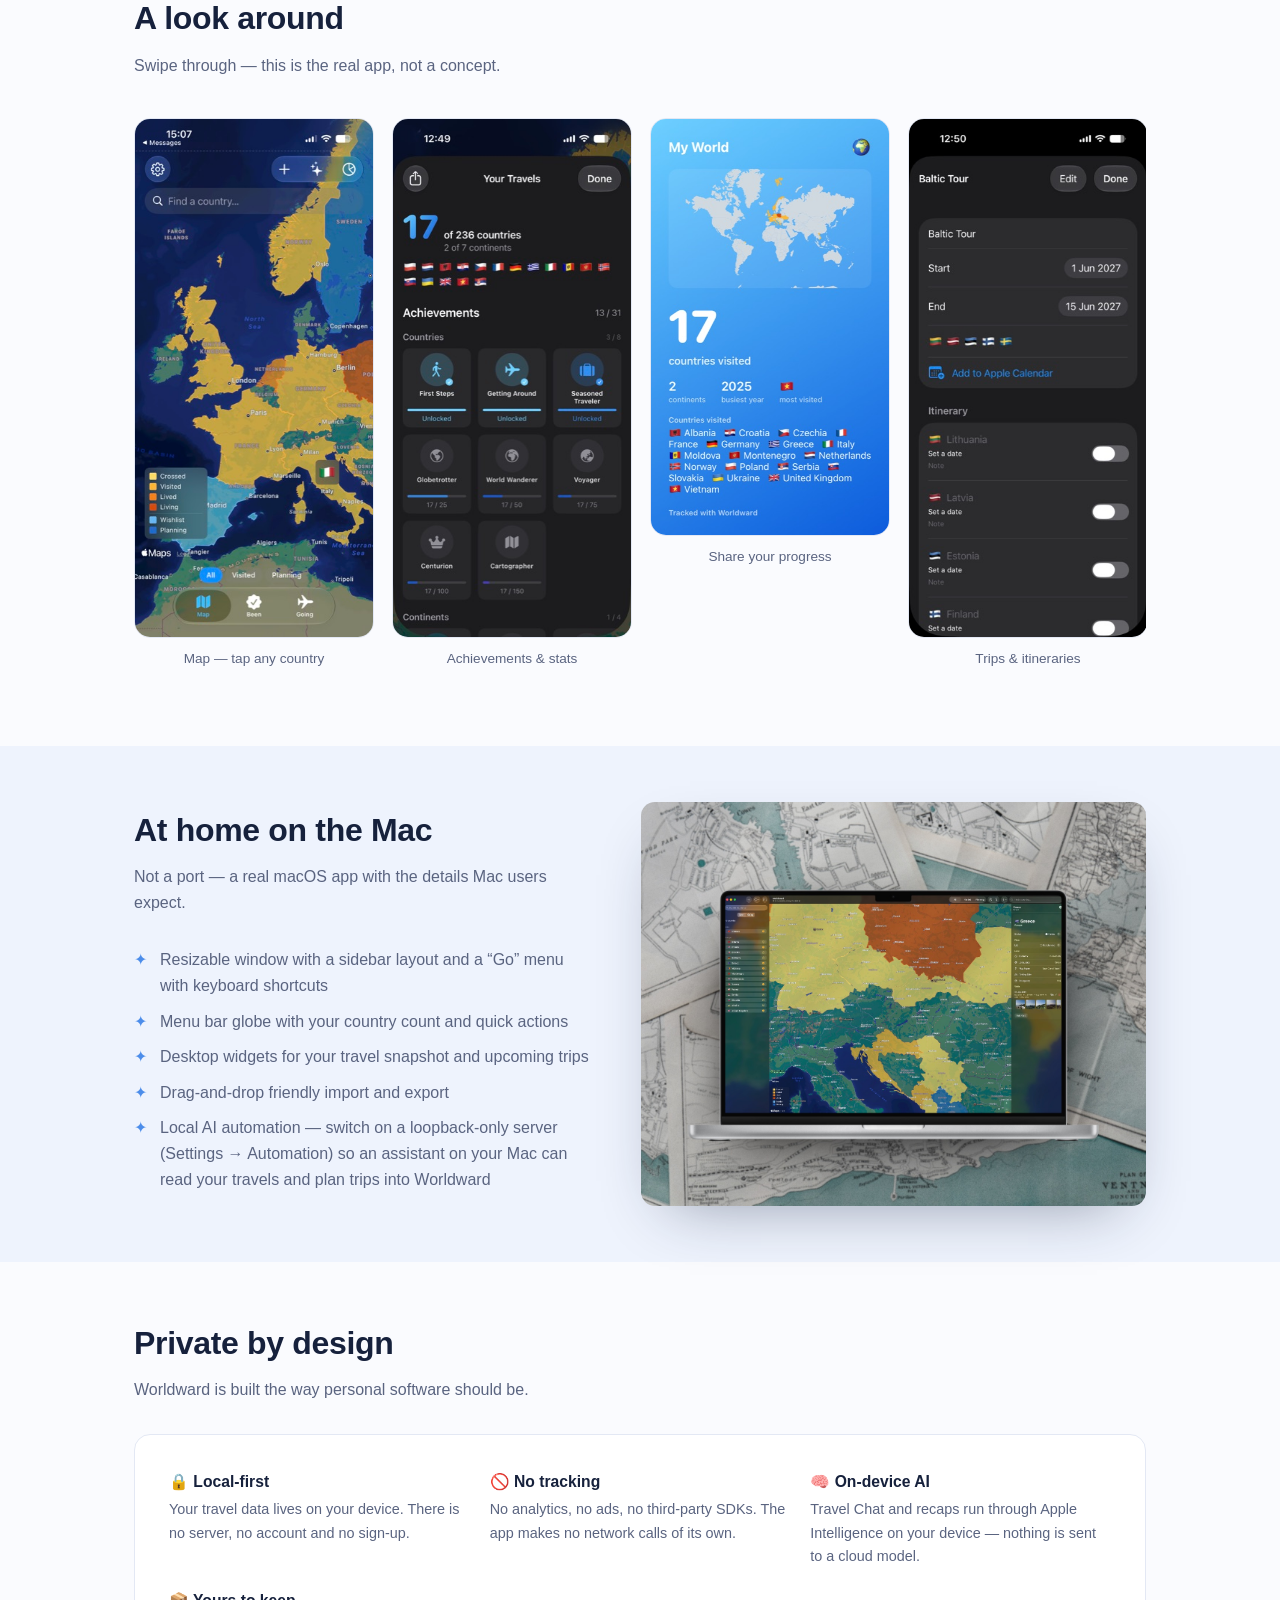
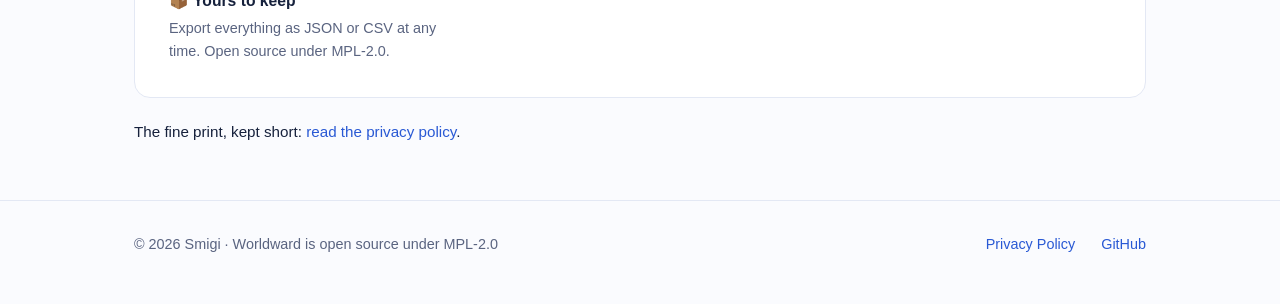
==== commit d5144fba: "link to appstore on the website" ====
--- a/website/index.html
+++ b/website/index.html
@@ -44,8 +44,7 @@
         world fill with colour. Native on iPhone, iPad and Mac.
       </p>
       <div class="cta">
-        <!-- TODO: replace with the real App Store link once the app is live. -->
-        <span class="button primary">App Store — coming soon</span>
+        <a class="button primary" href="https://apps.apple.com/app/id6792382389">Download on the App Store</a>
         <a class="button ghost" href="https://github.com/lakafior/Worldward">View on GitHub</a>
       </div>
       <div class="badges">
